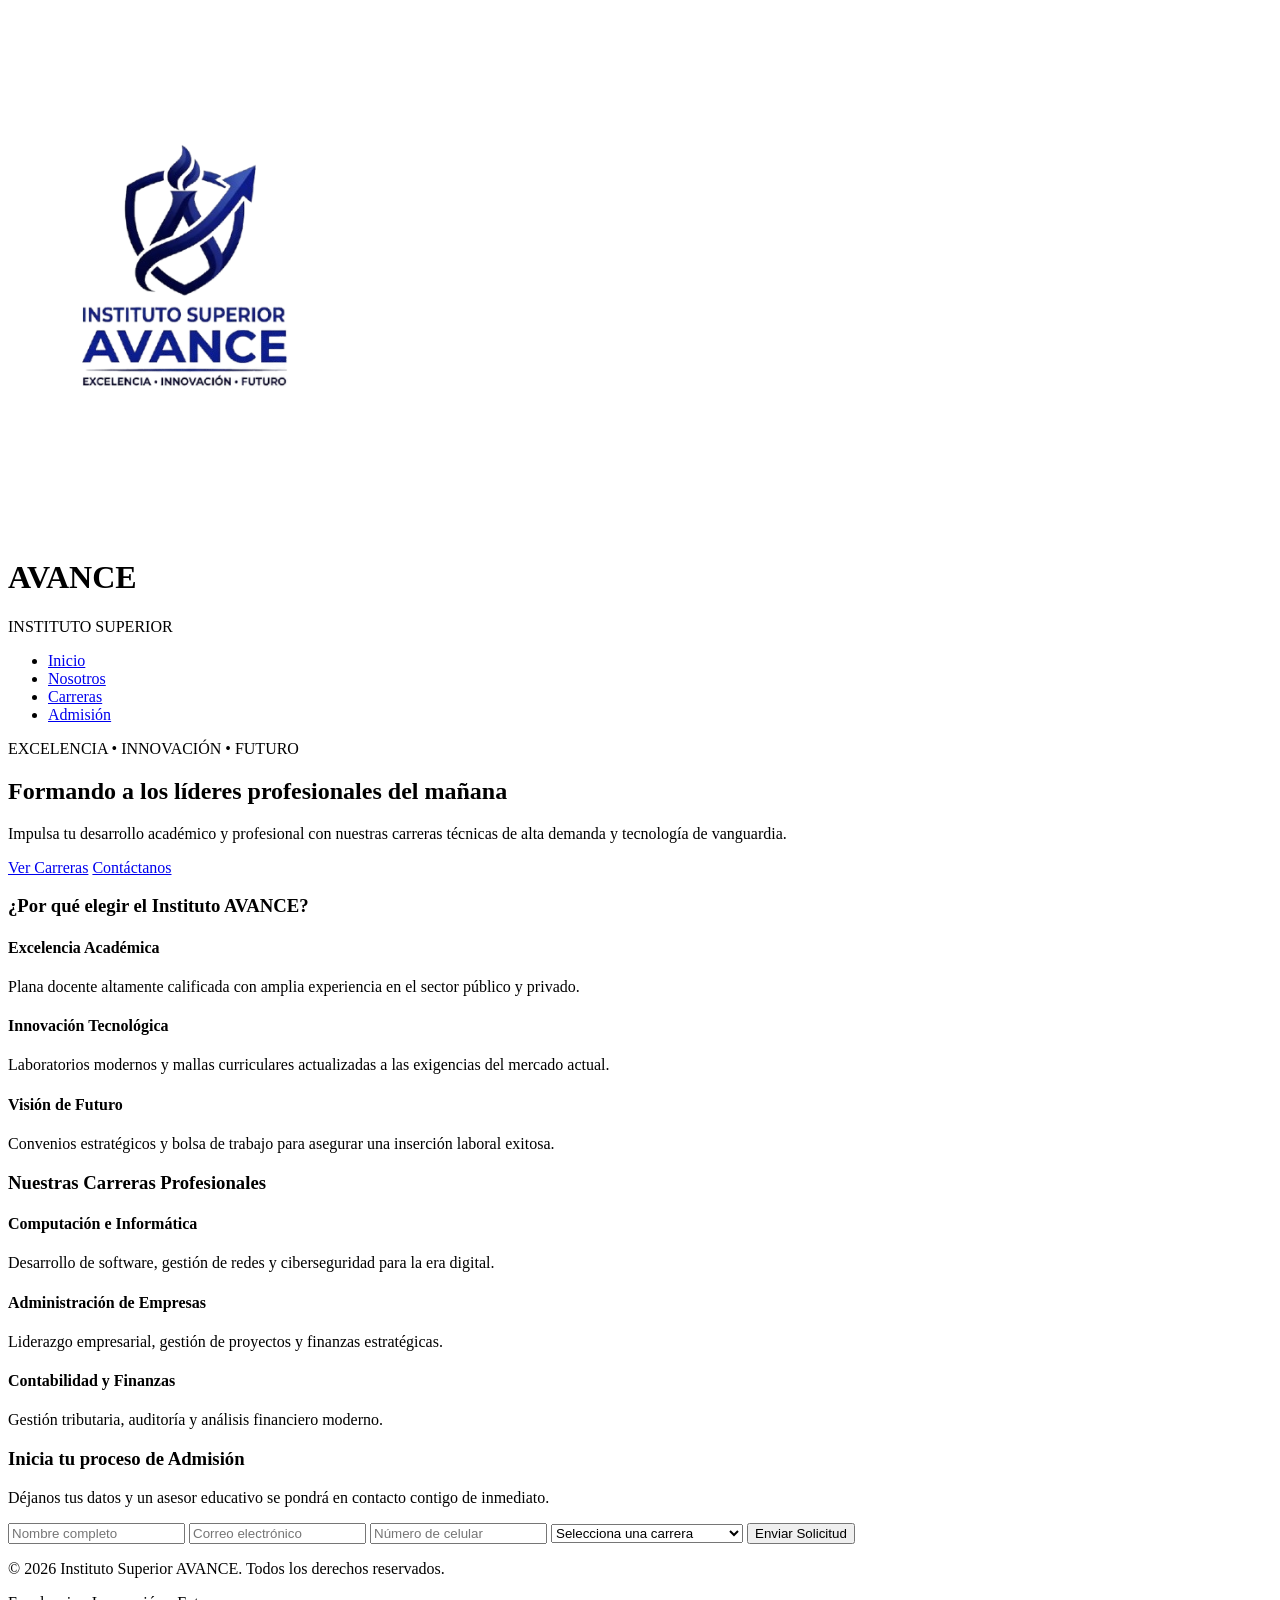
==== index.html @ 4ff4ddb8 "Add files via upload" ====
<!DOCTYPE html>
<html lang="es">
<head>
    <meta charset="UTF-8">
    <meta name="viewport" content="width=device-width, initial-scale=1.0">
    <title>Instituto Superior AVANCE | Excelencia, Innovación y Futuro</title>
    <link rel="stylesheet" href="styles.css">
    <!-- Fuente de Google Fonts para un aspecto profesional -->
    <link href="https://fonts.googleapis.com/css2?family=Montserrat:wght@400;600;700;800&display=swap" rel="stylesheet">
</head>
<body>

    <!-- CABECERA Y NAVEGACIÓN -->
    <header>
        <div class="container navbar">
            <div class="logo-container">
                <!-- Simulación del logo institucional -->
                <div class="logo-icon"><img src="imagenes/descarga (1).png" alt="manda al inicio"></div>
                <div class="logo-text">
                    <h1>AVANCE</h1>
                    <span>INSTITUTO SUPERIOR</span>
                </div>
            </div>
            <nav>
                <ul class="nav-links">
                    <li><a href="#inicio">Inicio</a></li>
                    <li><a href="#nosotros">Nosotros</a></li>
                    <li><a href="#carreras">Carreras</a></li>
                    <li><a href="#contacto" class="btn-nav">Admisión</a></li>
                </ul>
            </nav>
        </div>
    </header>

    <!-- SECCIÓN PRINCIPAL (HERO) -->
    <section id="inicio" class="hero">
        <div class="container hero-content">
            <span class="badge">EXCELENCIA • INNOVACIÓN • FUTURO</span>
            <h2>Formando a los líderes profesionales del mañana</h2>
            <p>Impulsa tu desarrollo académico y profesional con nuestras carreras técnicas de alta demanda y tecnología de vanguardia.</p>
            <div class="hero-buttons">
                <a href="#carreras" class="btn btn-primary">Ver Carreras</a>
                <a href="#contacto" class="btn btn-secondary">Contáctanos</a>
            </div>
        </div>
    </section>

    <!-- SECCIÓN DE NOSOTROS -->
    <section id="nosotros" class="section about">
        <div class="container">
            <h3 class="section-title">¿Por qué elegir el Instituto AVANCE?</h3>
            <div class="grid-cards">
                <div class="card">
                    <h4>Excelencia Académica</h4>
                    <p>Plana docente altamente calificada con amplia experiencia en el sector público y privado.</p>
                </div>
                <div class="card">
                    <h4>Innovación Tecnológica</h4>
                    <p>Laboratorios modernos y mallas curriculares actualizadas a las exigencias del mercado actual.</p>
                </div>
                <div class="card">
                    <h4>Visión de Futuro</h4>
                    <p>Convenios estratégicos y bolsa de trabajo para asegurar una inserción laboral exitosa.</p>
                </div>
            </div>
        </div>
    </section>

    <!-- SECCIÓN DE CARRERAS -->
    <section id="carreras" class="section careers">
        <div class="container">
            <h3 class="section-title">Nuestras Carreras Profesionales</h3>
            <div class="grid-careers">
                <div class="career-card">
                    <h4>Computación e Informática</h4>
                    <p>Desarrollo de software, gestión de redes y ciberseguridad para la era digital.</p>
                </div>
                <div class="career-card">
                    <h4>Administración de Empresas</h4>
                    <p>Liderazgo empresarial, gestión de proyectos y finanzas estratégicas.</p>
                </div>
                <div class="career-card">
                    <h4>Contabilidad y Finanzas</h4>
                    <p>Gestión tributaria, auditoría y análisis financiero moderno.</p>
                </div>
            </div>
        </div>
    </section>

    <!-- SECCIÓN DE CONTACTO / ADMISIÓN -->
    <section id="contacto" class="section contact">
        <div class="container contact-container">
            <h3>Inicia tu proceso de Admisión</h3>
            <p>Déjanos tus datos y un asesor educativo se pondrá en contacto contigo de inmediato.</p>
            <form class="contact-form">
                <input type="text" placeholder="Nombre completo" required>
                <input type="email" placeholder="Correo electrónico" required>
                <input type="tel" placeholder="Número de celular" required>
                <select>
                    <option value="">Selecciona una carrera</option>
                    <option value="computacion">Computación e Informática</option>
                    <option value="administracion">Administración de Empresas</option>
                    <option value="contabilidad">Contabilidad y Finanzas</option>
                </select>
                <button type="submit" class="btn btn-primary">Enviar Solicitud</button>
            </form>
        </div>
    </section>

    <!-- PIE DE PÁGINA -->
    <footer>
        <div class="container footer-content">
            <p>&copy; 2026 Instituto Superior AVANCE. Todos los derechos reservados.</p>
            <p>Excelencia • Innovación • Futuro</p>
        </div>
    </footer>

</body>
</html>
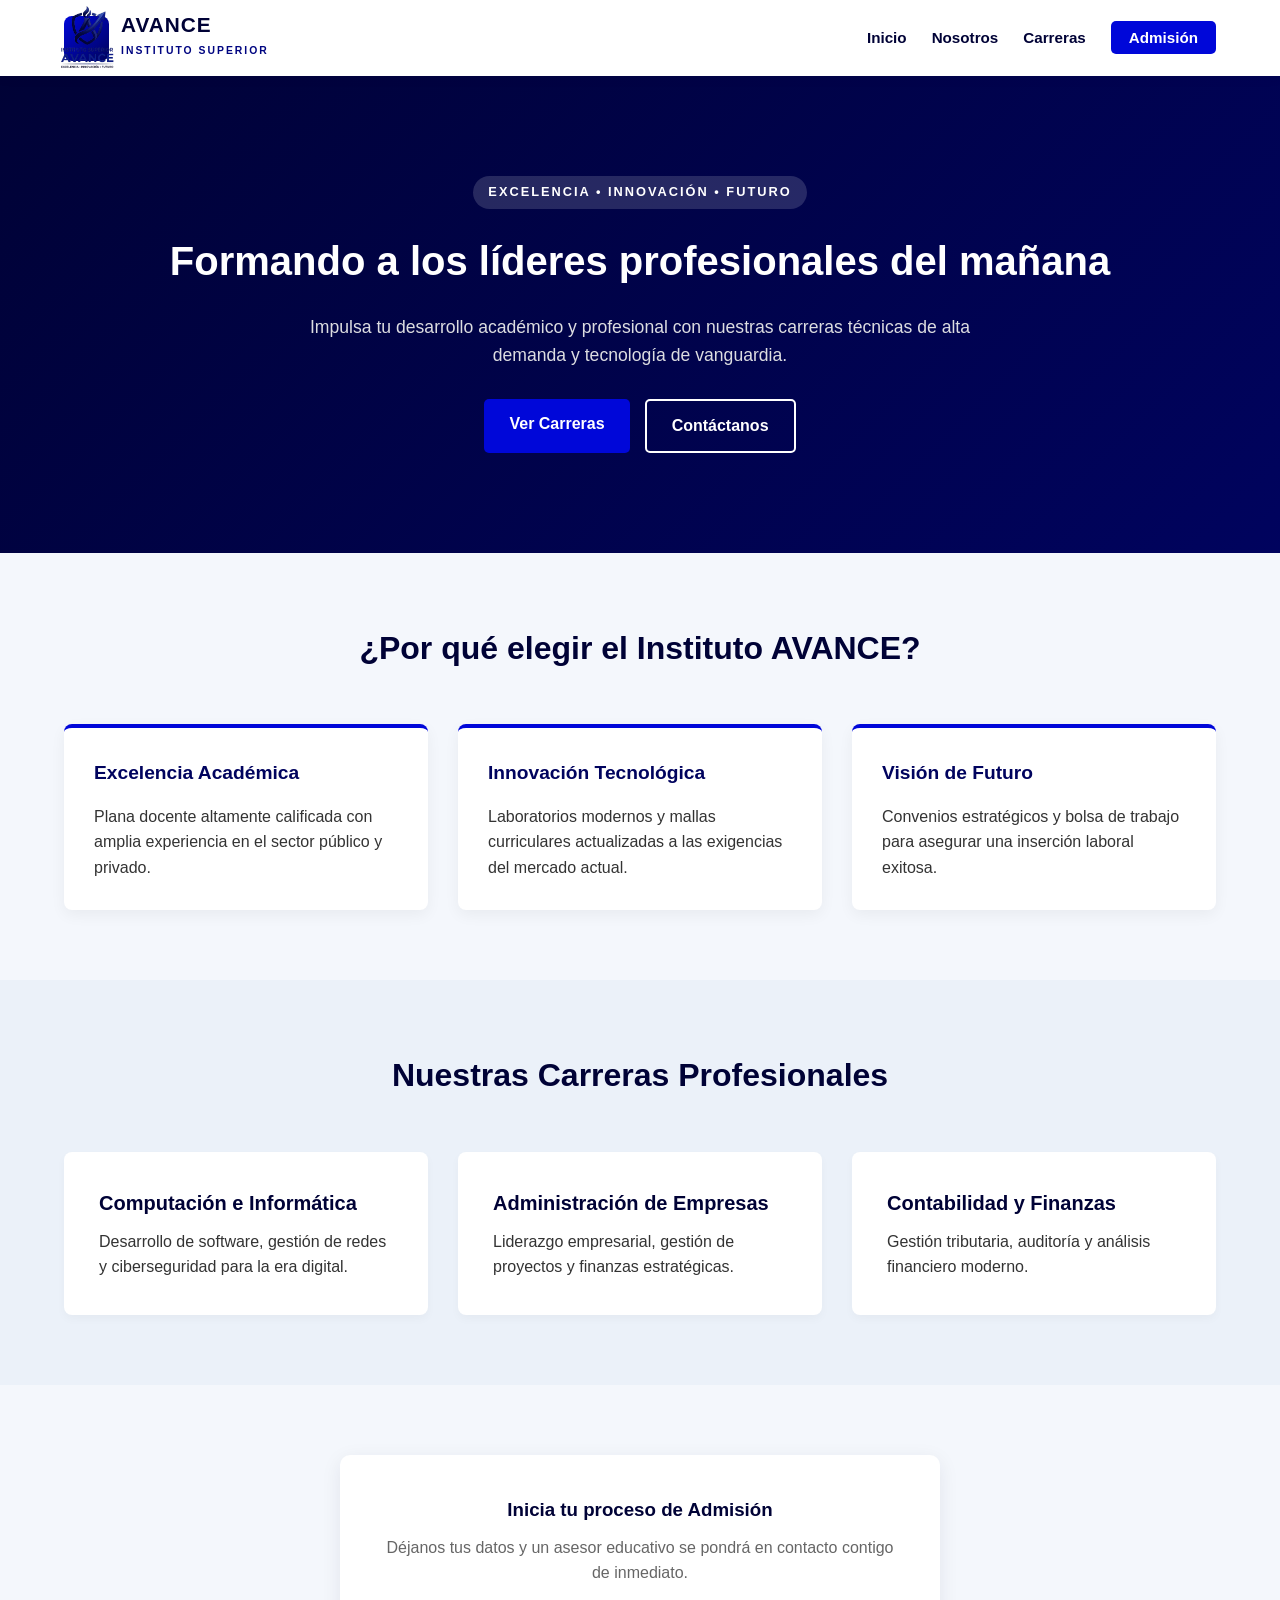
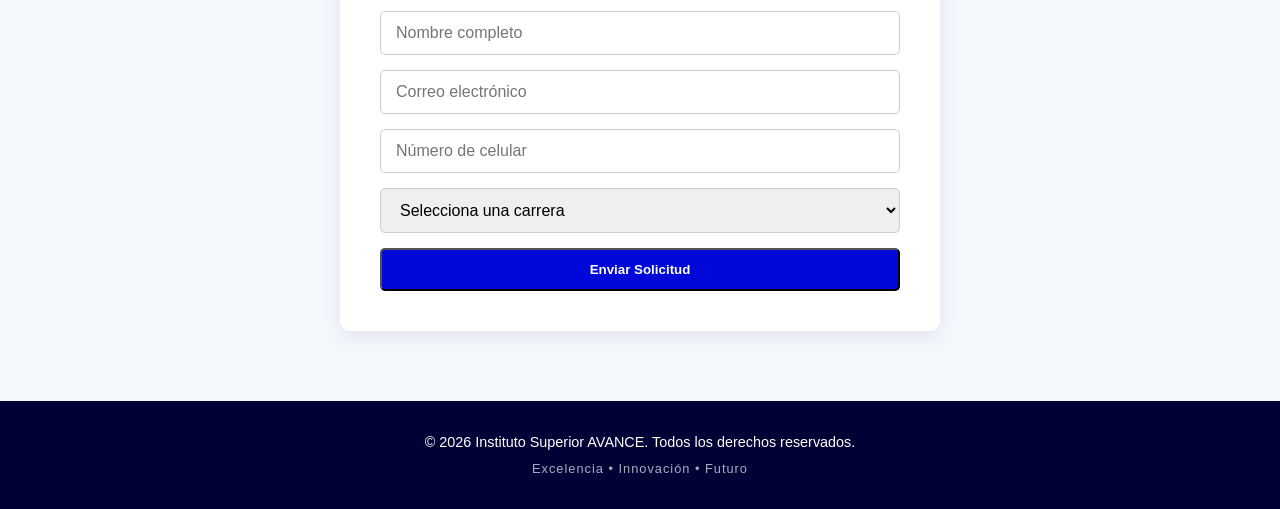
==== commit 76e5cf3d: "Update index.html" ====
--- a/index.html
+++ b/index.html
@@ -15,7 +15,7 @@
         <div class="container navbar">
             <div class="logo-container">
                 <!-- Simulación del logo institucional -->
-                <div class="logo-icon"><img src="imagenes/descarga (1).png" alt="manda al inicio"></div>
+                <div class="logo-icon"><img src="imagenes/descarga (1).png" alt="logo" width="90"></div>
                 <div class="logo-text">
                     <h1>AVANCE</h1>
                     <span>INSTITUTO SUPERIOR</span>
@@ -116,4 +116,4 @@
     </footer>
 
 </body>
-</html>+</html>
--- a/styles.css
+++ b/styles.css
@@ -0,0 +1,296 @@
+/* VARIABLES DE COLOR (Basadas en la paleta institucional azul) */
+:root {
+    --primary-dark: #000236;
+    --primary-blue: #00035E;
+    --accent-blue: #000581;
+    --bright-blue: #0007D9;
+    --light-bg: #F4F7FC;
+    --white: #FFFFFF;
+    --text-color: #333333;
+}
+
+* {
+    margin: 0;
+    padding: 0;
+    box-sizing: border-box;
+    font-family: 'Montserrat', sans-serif;
+}
+
+body {
+    background-color: var(--light-bg);
+    color: var(--text-color);
+    line-height: 1.6;
+}
+
+.container {
+    width: 90%;
+    max-width: 1200px;
+    margin: 0 auto;
+}
+
+/* HEADER Y NAVEGACIÓN */
+header {
+    background: var(--white);
+    box-shadow: 0 2px 10px rgba(0, 2, 54, 0.08);
+    position: sticky;
+    top: 0;
+    z-index: 1000;
+}
+
+.navbar {
+    display: flex;
+    justify-content: space-between;
+    align-items: center;
+    padding: 15px 0;
+}
+
+.logo-container {
+    display: flex;
+    align-items: center;
+    gap: 12px;
+}
+
+.logo-icon {
+    background: linear-gradient(135deg, var(--bright-blue), var(--primary-blue));
+    color: var(--white);
+    width: 45px;
+    height: 45px;
+    display: flex;
+    align-items: center;
+    justify-content: center;
+    font-weight: 800;
+    font-size: 1.5rem;
+    border-radius: 8px;
+}
+
+.logo-text h1 {
+    font-size: 1.3rem;
+    color: var(--primary-dark);
+    letter-spacing: 1px;
+    font-weight: 800;
+    line-height: 1;
+}
+
+.logo-text span {
+    font-size: 0.65rem;
+    color: var(--accent-blue);
+    font-weight: 600;
+    letter-spacing: 2px;
+}
+
+.nav-links {
+    list-style: none;
+    display: flex;
+    align-items: center;
+    gap: 25px;
+}
+
+.nav-links a {
+    text-decoration: none;
+    color: var(--primary-dark);
+    font-weight: 600;
+    font-size: 0.95rem;
+    transition: color 0.3s;
+}
+
+.nav-links a:hover {
+    color: var(--bright-blue);
+}
+
+.btn-nav {
+    background-color: var(--bright-blue);
+    color: var(--white) !important;
+    padding: 8px 18px;
+    border-radius: 5px;
+    transition: background 0.3s;
+}
+
+.btn-nav:hover {
+    background-color: var(--accent-blue);
+}
+
+/* HERO SECTION */
+.hero {
+    background: linear-gradient(135deg, var(--primary-dark), var(--primary-blue));
+    color: var(--white);
+    padding: 100px 0;
+    text-align: center;
+}
+
+.badge {
+    background: rgba(255, 255, 255, 0.15);
+    padding: 6px 15px;
+    font-size: 0.8rem;
+    letter-spacing: 2px;
+    border-radius: 20px;
+    font-weight: 600;
+    display: inline-block;
+    margin-bottom: 20px;
+}
+
+.hero-content h2 {
+    font-size: 2.5rem;
+    margin-bottom: 20px;
+    font-weight: 700;
+}
+
+.hero-content p {
+    font-size: 1.1rem;
+    max-width: 700px;
+    margin: 0 auto 30px auto;
+    color: #dcdde1;
+}
+
+.hero-buttons {
+    display: flex;
+    justify-content: center;
+    gap: 15px;
+}
+
+.btn {
+    padding: 12px 25px;
+    border-radius: 5px;
+    text-decoration: none;
+    font-weight: 600;
+    transition: all 0.3s;
+}
+
+.btn-primary {
+    background-color: var(--bright-blue);
+    color: var(--white);
+}
+
+.btn-primary:hover {
+    background-color: var(--accent-blue);
+}
+
+.btn-secondary {
+    background: transparent;
+    color: var(--white);
+    border: 2px solid var(--white);
+}
+
+.btn-secondary:hover {
+    background: var(--white);
+    color: var(--primary-dark);
+}
+
+/* SECCIONES GENERALES */
+.section {
+    padding: 70px 0;
+}
+
+.section-title {
+    text-align: center;
+    font-size: 2rem;
+    color: var(--primary-dark);
+    margin-bottom: 50px;
+    font-weight: 700;
+}
+
+/* TARJETAS DE NOSOTROS */
+.grid-cards {
+    display: grid;
+    grid-template-columns: repeat(auto-fit, minmax(300px, 1fr));
+    gap: 30px;
+}
+
+.card {
+    background: var(--white);
+    padding: 30px;
+    border-radius: 8px;
+    box-shadow: 0 5px 15px rgba(0,0,0,0.05);
+    border-top: 4px solid var(--bright-blue);
+}
+
+.card h4 {
+    color: var(--primary-blue);
+    margin-bottom: 15px;
+    font-size: 1.2rem;
+}
+
+/* SECCIÓN CARRERAS */
+.careers {
+    background-color: #EBF1F9;
+}
+
+.grid-careers {
+    display: grid;
+    grid-template-columns: repeat(auto-fit, minmax(300px, 1fr));
+    gap: 30px;
+}
+
+.career-card {
+    background: var(--white);
+    padding: 35px;
+    border-radius: 8px;
+    box-shadow: 0 4px 10px rgba(0,0,0,0.03);
+    transition: transform 0.3s;
+}
+
+.career-card:hover {
+    transform: translateY(-5px);
+}
+
+.career-card h4 {
+    color: var(--primary-dark);
+    margin-bottom: 10px;
+    font-size: 1.25rem;
+}
+
+/* CONTACTO */
+.contact-container {
+    max-width: 600px;
+    background: var(--white);
+    padding: 40px;
+    border-radius: 10px;
+    box-shadow: 0 5px 20px rgba(0,2,54,0.08);
+    text-align: center;
+}
+
+.contact-container h3 {
+    color: var(--primary-dark);
+    margin-bottom: 10px;
+}
+
+.contact-container p {
+    color: #666;
+    margin-bottom: 25px;
+}
+
+.contact-form {
+    display: flex;
+    flex-direction: column;
+    gap: 15px;
+}
+
+.contact-form input, 
+.contact-form select {
+    padding: 12px 15px;
+    border: 1px solid #ccc;
+    border-radius: 5px;
+    font-size: 1rem;
+    outline: none;
+    transition: border 0.3s;
+}
+
+.contact-form input:focus, 
+.contact-form select:focus {
+    border-color: var(--bright-blue);
+}
+
+/* FOOTER */
+footer {
+    background-color: var(--primary-dark);
+    color: var(--white);
+    text-align: center;
+    padding: 30px 0;
+    font-size: 0.9rem;
+}
+
+footer p + p {
+    margin-top: 5px;
+    color: #a4b0be;
+    font-size: 0.8rem;
+    letter-spacing: 1px;
+}
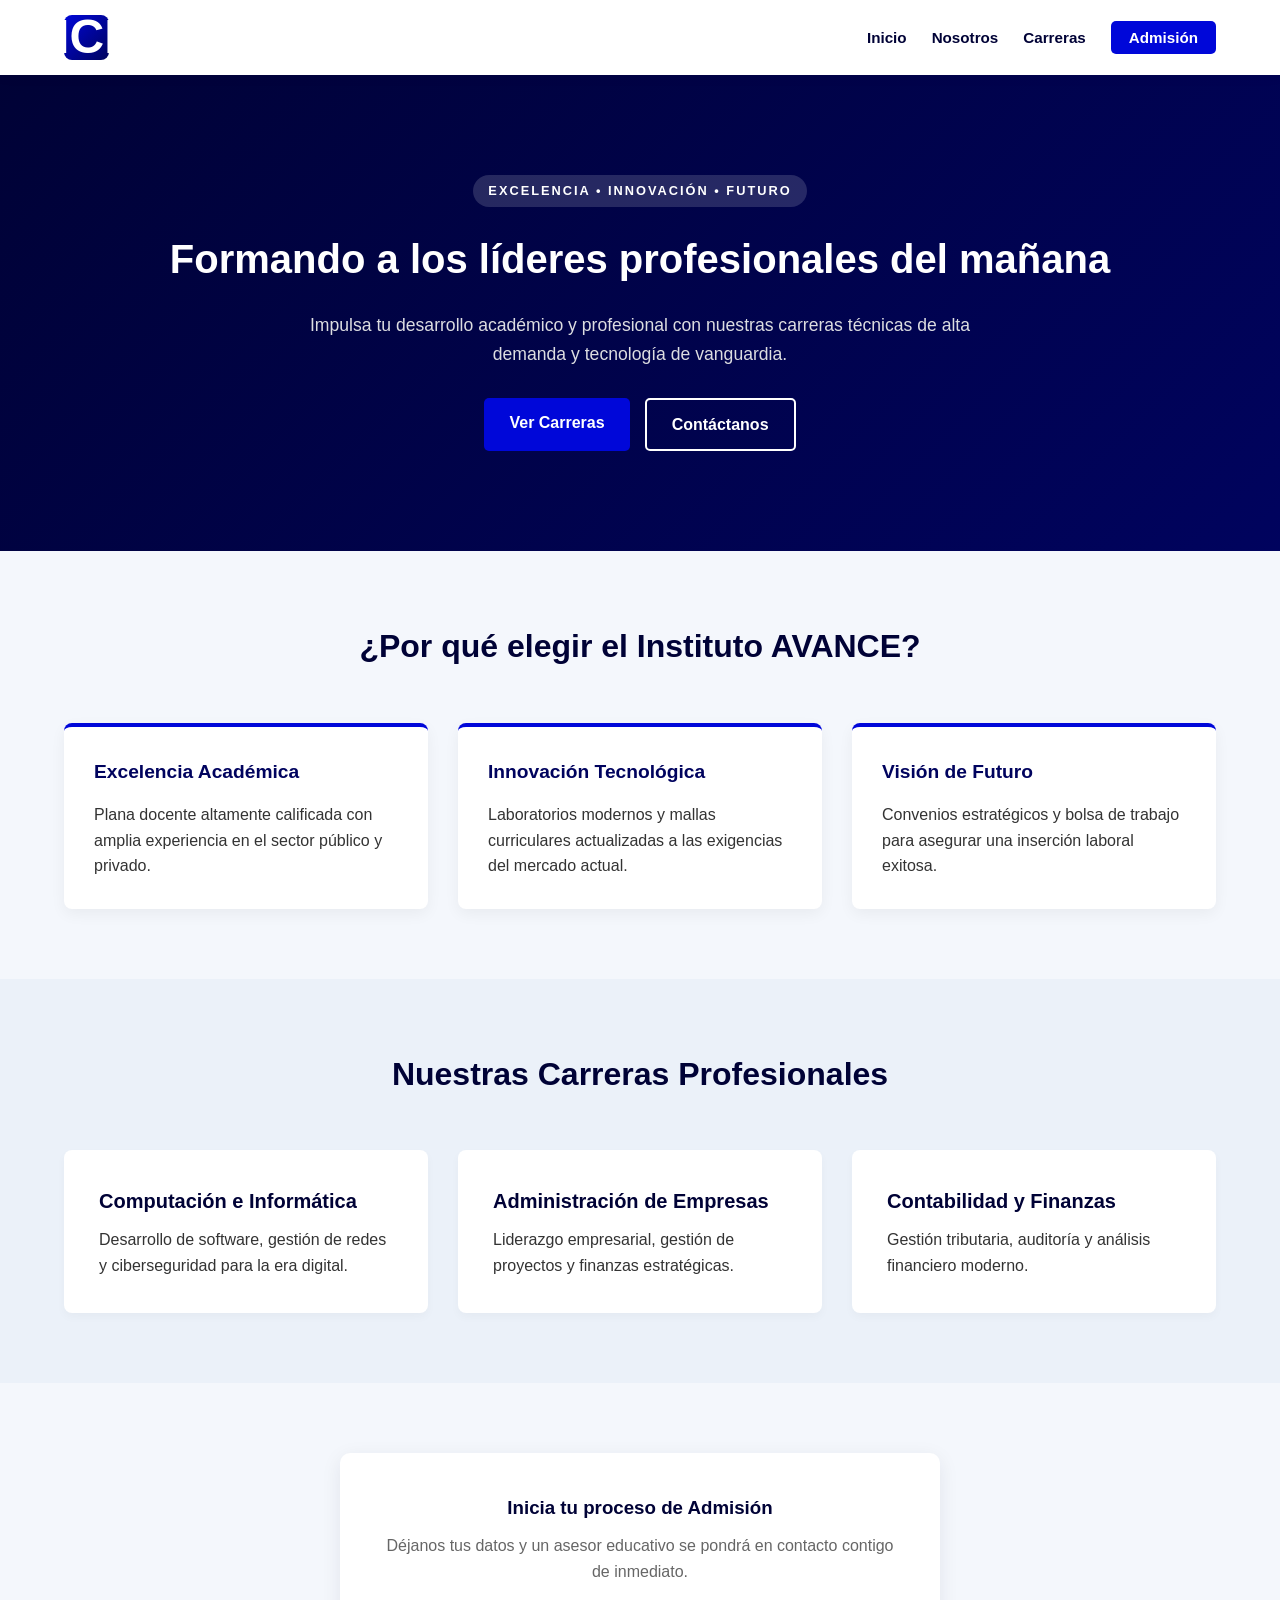
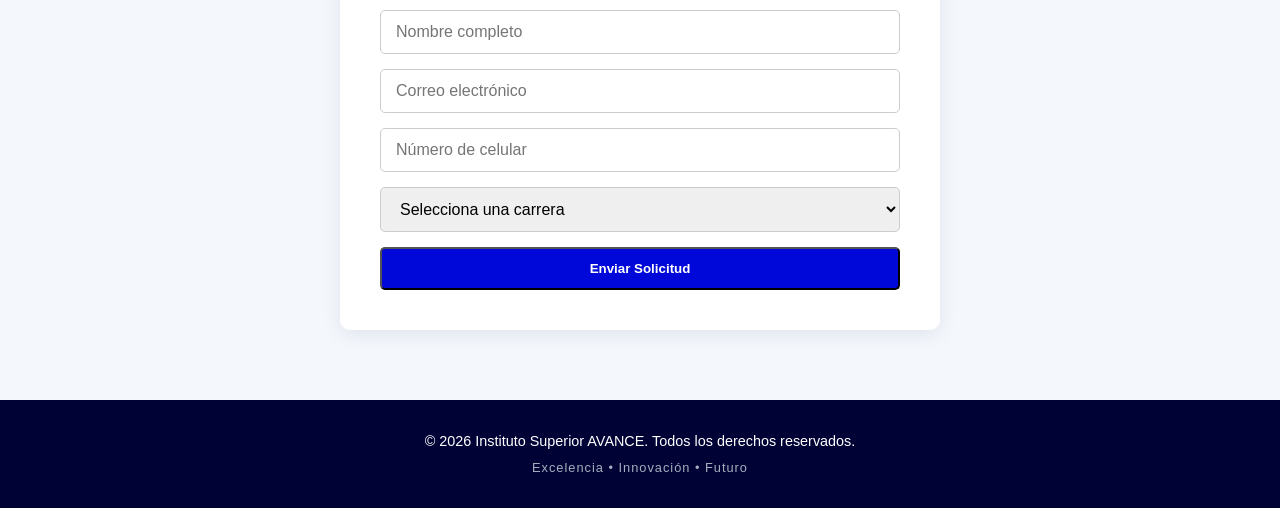
==== commit e43f4564: "Fix HTML structure and logo display style" ====
--- a/index.html
+++ b/index.html
@@ -15,7 +15,7 @@
         <div class="container navbar">
             <div class="logo-container">
                 <!-- Simulación del logo institucional -->
-                <div class="logo-icon"><img src="imagenes/descarga (1).png" alt="logo" width="90"></div>
+                <div class="logo-icon"><img src="imagenes/descarga (1).png" alt="logo" width="30" style="display: block; margin: 0 auto></div>
                 <div class="logo-text">
                     <h1>AVANCE</h1>
                     <span>INSTITUTO SUPERIOR</span>
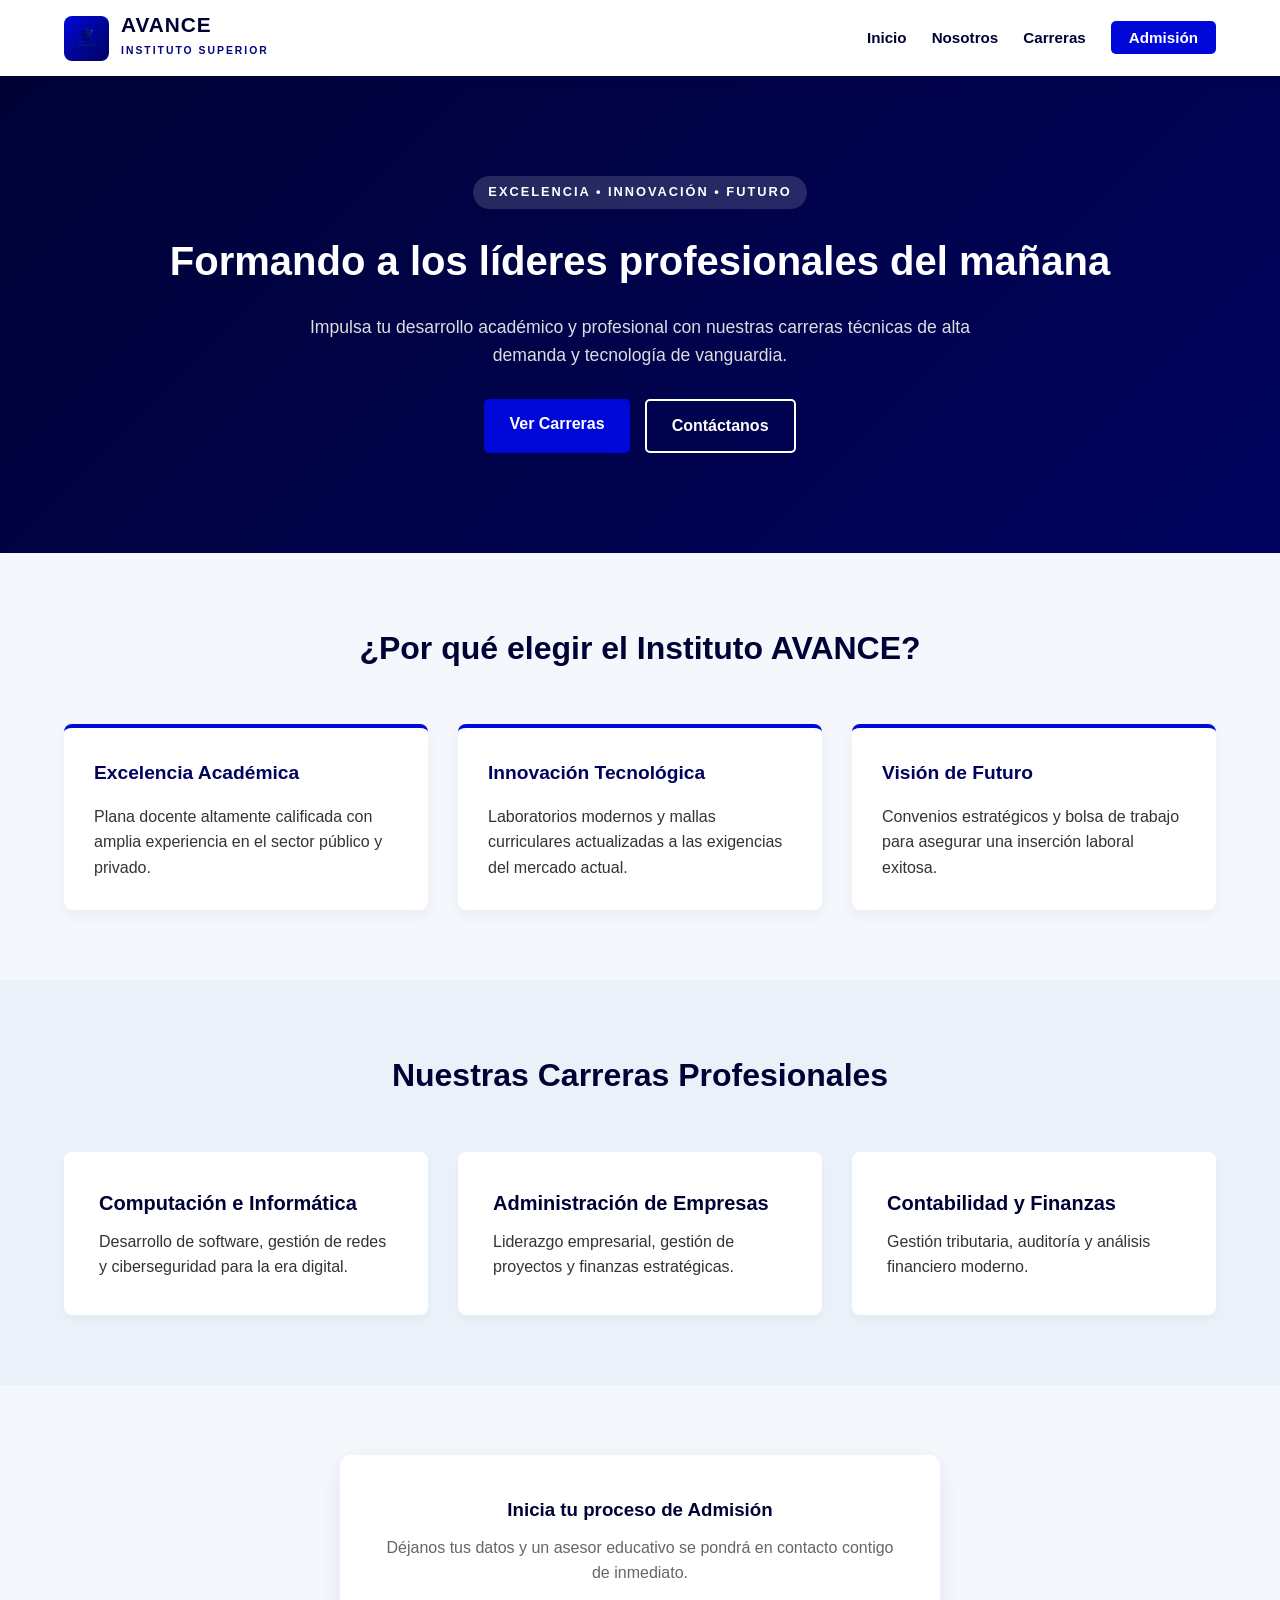
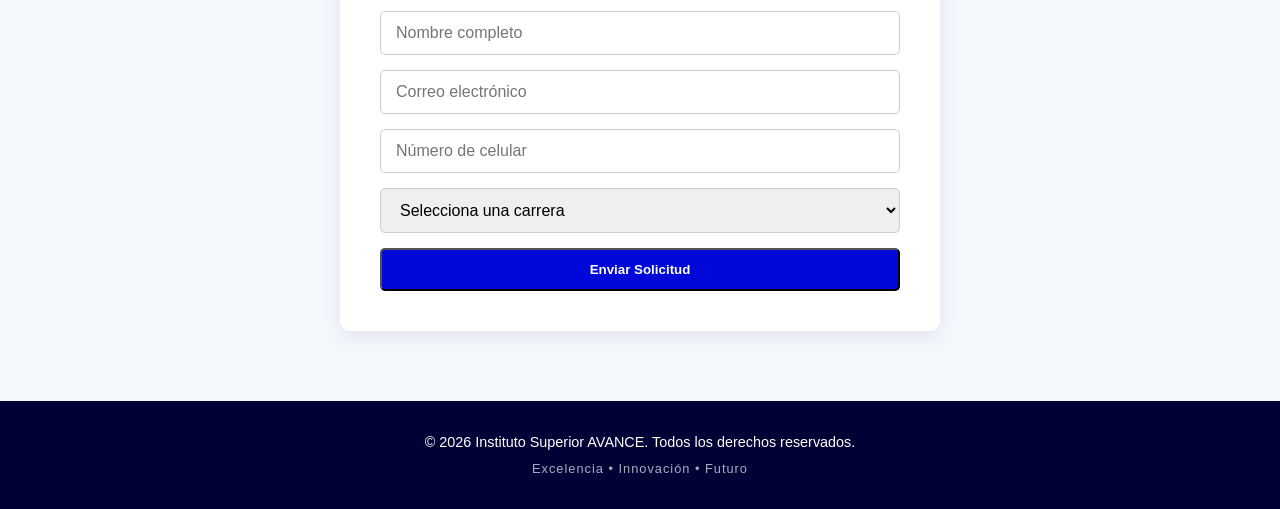
==== commit 6325af4e: "Fix HTML encoding issues in index.html" ====
--- a/index.html
+++ b/index.html
@@ -15,7 +15,7 @@
         <div class="container navbar">
             <div class="logo-container">
                 <!-- Simulación del logo institucional -->
-                <div class="logo-icon"><img src="imagenes/descarga (1).png" alt="logo" width="30" style="display: block; margin: 0 auto></div>
+                <div class="logo-icon"><img src="imagenes/descarga (1).png" alt="logo" width="30" style="display: block; margin: 0 auto"></div>
                 <div class="logo-text">
                     <h1>AVANCE</h1>
                     <span>INSTITUTO SUPERIOR</span>
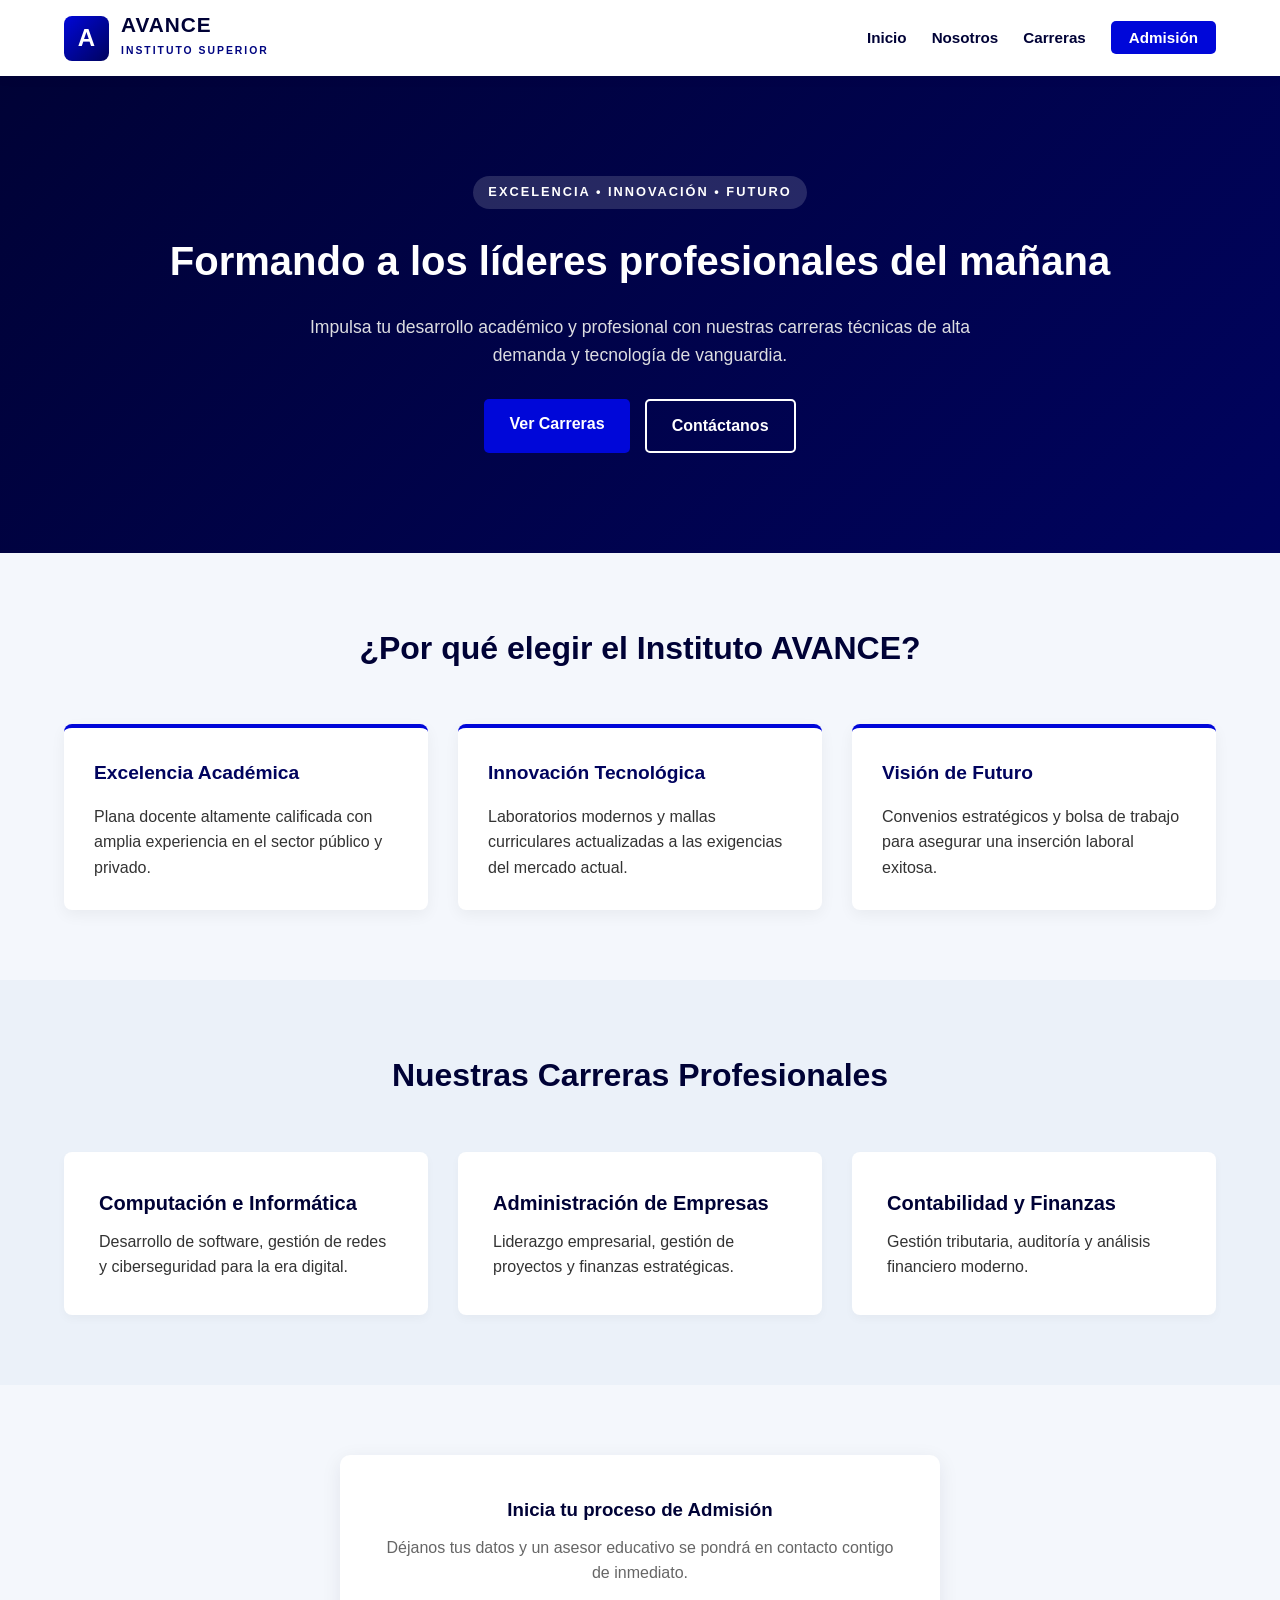
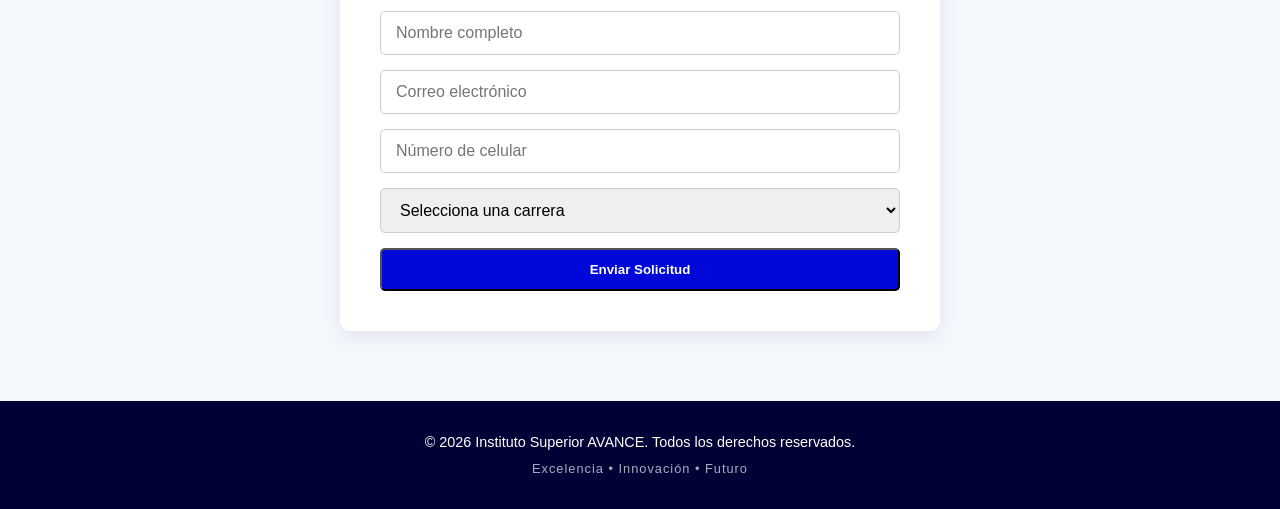
==== commit 01b6dcec: "Refactor HTML structure and logo display Updated the logo section and ensured proper HTML structure." ====
--- a/index.html
+++ b/index.html
@@ -15,7 +15,7 @@
         <div class="container navbar">
             <div class="logo-container">
                 <!-- Simulación del logo institucional -->
-                <div class="logo-icon"><img src="imagenes/descarga (1).png" alt="logo" width="30" style="display: block; margin: 0 auto"></div>
+                <div class="logo-icon">A</div>
                 <div class="logo-text">
                     <h1>AVANCE</h1>
                     <span>INSTITUTO SUPERIOR</span>
